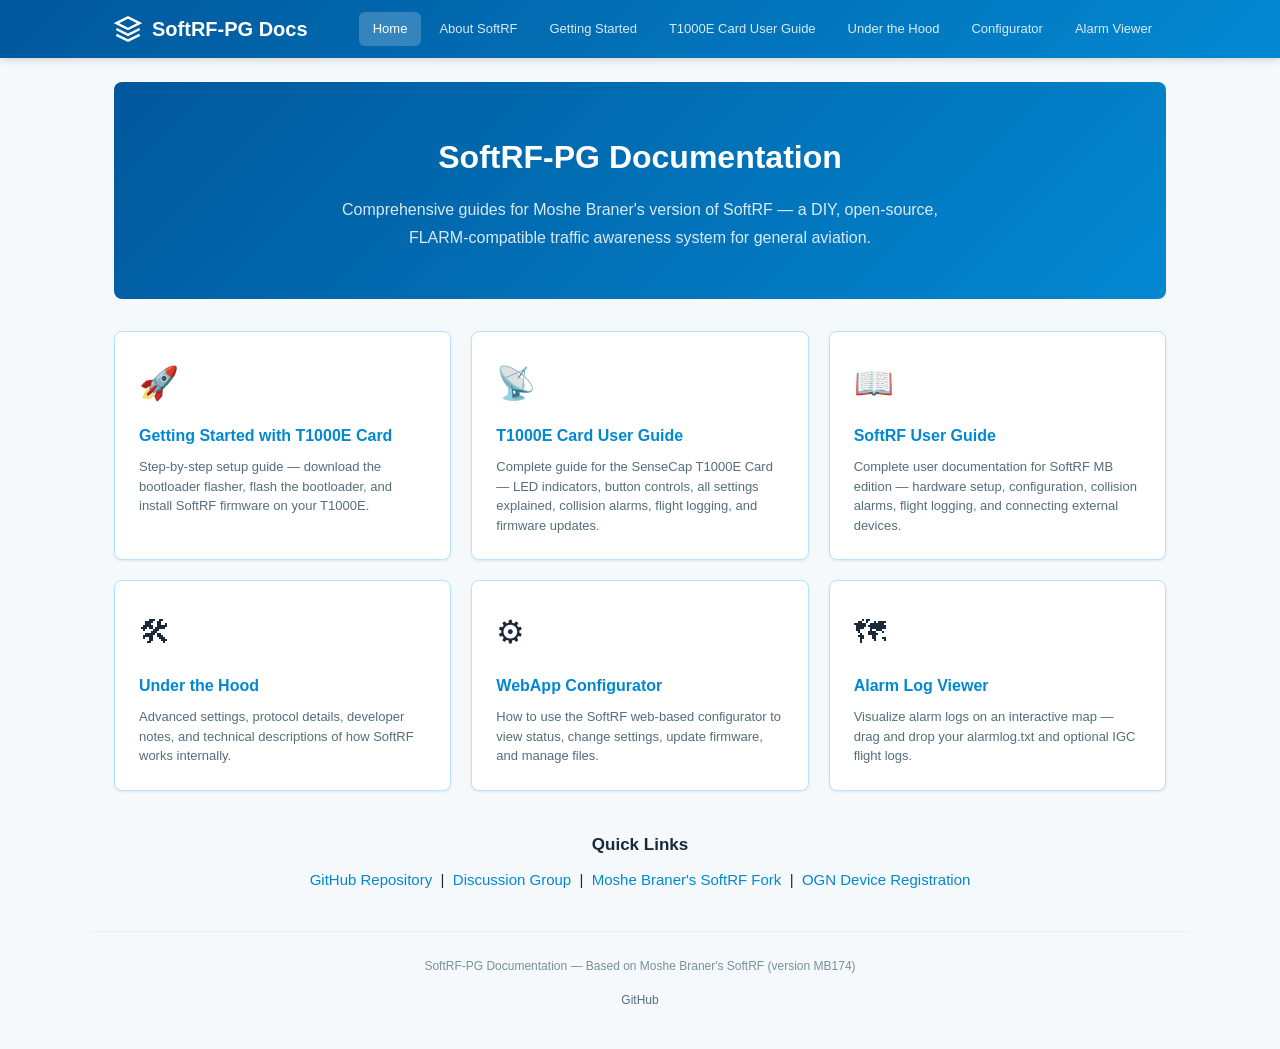
==== docs/index.html @ 673c3419 "Updated docs" ====
<!DOCTYPE html>
<html lang="en">
<head>
<meta charset="UTF-8">
<meta name="viewport" content="width=device-width, initial-scale=1.0">
<title>SoftRF-PG Documentation</title>
<link rel="stylesheet" href="css/style.css">
</head>
<body>

<header class="site-header">
  <div class="header-inner">
    <a href="index.html" class="site-title">
      <svg viewBox="0 0 24 24" fill="none" stroke="currentColor" stroke-width="2"><path d="M12 2L2 7l10 5 10-5-10-5z"/><path d="M2 17l10 5 10-5"/><path d="M2 12l10 5 10-5"/></svg>
      SoftRF-PG Docs
    </a>
    <button class="menu-toggle" aria-label="Toggle menu">&#9776;</button>
    <nav class="top-nav">
      <a href="index.html" class="active">Home</a>
      <a href="about.html">About SoftRF</a>
      <a href="getting-started.html">Getting Started</a>
      <a href="t1000e.html">T1000E Card User Guide</a>
      <a href="under-the-hood.html">Under the Hood</a>
      <a href="configurator.html">Configurator</a>
      <a href="alarm-viewer.html">Alarm Viewer</a>
    </nav>
  </div>
</header>

<div class="page-layout" style="display:block; max-width: var(--max-width); margin: 0 auto; padding: 24px;">

  <div class="hero">
    <h1>SoftRF-PG Documentation</h1>
    <p>Comprehensive guides for Moshe Braner's version of SoftRF &mdash; a DIY, open-source, FLARM-compatible traffic awareness system for general aviation.</p>
  </div>

  <div class="cards-grid">

    <a href="getting-started.html" class="card-link">
      <div class="card-icon">&#128640;</div>
      <h3>Getting Started with T1000E Card</h3>
      <p>Step-by-step setup guide &mdash; download the bootloader flasher, flash the bootloader, and install SoftRF firmware on your T1000E.</p>
    </a>

    <a href="t1000e.html" class="card-link">
      <div class="card-icon">&#128225;</div>
      <h3>T1000E Card User Guide</h3>
      <p>Complete guide for the SenseCap T1000E Card &mdash; LED indicators, button controls, all settings explained, collision alarms, flight logging, and firmware updates.</p>
    </a>

    <a href="user-guide.html" class="card-link">
      <div class="card-icon">&#128214;</div>
      <h3>SoftRF User Guide</h3>
      <p>Complete user documentation for SoftRF MB edition &mdash; hardware setup, configuration, collision alarms, flight logging, and connecting external devices.</p>
    </a>

    <a href="under-the-hood.html" class="card-link">
      <div class="card-icon">&#128736;</div>
      <h3>Under the Hood</h3>
      <p>Advanced settings, protocol details, developer notes, and technical descriptions of how SoftRF works internally.</p>
    </a>

    <a href="configurator.html" class="card-link">
      <div class="card-icon">&#9881;</div>
      <h3>WebApp Configurator</h3>
      <p>How to use the SoftRF web-based configurator to view status, change settings, update firmware, and manage files.</p>
    </a>

    <a href="alarm-viewer.html" class="card-link">
      <div class="card-icon">&#128506;</div>
      <h3>Alarm Log Viewer</h3>
      <p>Visualize alarm logs on an interactive map &mdash; drag and drop your alarmlog.txt and optional IGC flight logs.</p>
    </a>

  </div>

  <div style="margin-top: 40px; text-align: center;">
    <h3 style="margin-top:0;">Quick Links</h3>
    <p>
      <a href="https://github.com/slash-bit/SoftRF-PG">GitHub Repository</a> &nbsp;|&nbsp;
      <a href="https://groups.google.com/g/softrf_community">Discussion Group</a> &nbsp;|&nbsp;
      <a href="https://github.com/moshe-braner/SoftRF">Moshe Braner's SoftRF Fork</a> &nbsp;|&nbsp;
      <a href="https://ddb.glidernet.org/">OGN Device Registration</a>
    </p>
  </div>

</div>

<footer class="site-footer">
  <p>SoftRF-PG Documentation &mdash; Based on Moshe Braner's SoftRF (version MB174)</p>
  <p><a href="https://github.com/slash-bit/SoftRF-PG">GitHub</a></p>
</footer>

<script src="js/main.js"></script>
</body>
</html>
---- docs/css/style.css ----
/* SoftRF-PG Documentation - Sky Blue Theme */
:root {
  --primary: #0288d1;
  --primary-light: #4fc3f7;
  --primary-dark: #01579b;
  --primary-bg: #e1f5fe;
  --accent: #0277bd;
  --bg: #f5f9fc;
  --bg-card: #ffffff;
  --text: #1a2a3a;
  --text-secondary: #546e7a;
  --text-light: #78909c;
  --border: #b3e5fc;
  --border-light: #e0f2f7;
  --header-bg: #01579b;
  --header-text: #ffffff;
  --nav-bg: #ffffff;
  --nav-hover: #e1f5fe;
  --nav-active: #0288d1;
  --code-bg: #eceff1;
  --code-border: #cfd8dc;
  --shadow: 0 1px 3px rgba(0,0,0,0.08);
  --shadow-lg: 0 4px 12px rgba(0,0,0,0.1);
  --radius: 8px;
  --max-width: 1100px;
  --sidebar-width: 260px;
}

* { margin: 0; padding: 0; box-sizing: border-box; }

html { scroll-behavior: smooth; }

body {
  font-family: -apple-system, BlinkMacSystemFont, 'Segoe UI', Roboto, 'Helvetica Neue', Arial, sans-serif;
  background: var(--bg);
  color: var(--text);
  line-height: 1.7;
  font-size: 15px;
}

/* Header */
.site-header {
  background: linear-gradient(135deg, var(--header-bg), var(--primary));
  color: var(--header-text);
  padding: 0;
  position: sticky;
  top: 0;
  z-index: 100;
  box-shadow: 0 2px 8px rgba(0,0,0,0.15);
}

.header-inner {
  max-width: var(--max-width);
  margin: 0 auto;
  display: flex;
  align-items: center;
  justify-content: space-between;
  padding: 12px 24px;
}

.site-title {
  font-size: 20px;
  font-weight: 700;
  color: var(--header-text);
  text-decoration: none;
  display: flex;
  align-items: center;
  gap: 10px;
}

.site-title:hover { opacity: 0.9; }

.site-title svg {
  width: 28px;
  height: 28px;
}

/* Navigation */
.top-nav {
  display: flex;
  gap: 4px;
  flex-wrap: wrap;
}

.top-nav a {
  color: rgba(255,255,255,0.85);
  text-decoration: none;
  padding: 6px 14px;
  border-radius: 6px;
  font-size: 13px;
  font-weight: 500;
  transition: all 0.2s;
  white-space: nowrap;
}

.top-nav a:hover {
  background: rgba(255,255,255,0.15);
  color: #fff;
}

.top-nav a.active {
  background: rgba(255,255,255,0.2);
  color: #fff;
}

/* Mobile menu toggle */
.menu-toggle {
  display: none;
  background: none;
  border: none;
  color: white;
  font-size: 24px;
  cursor: pointer;
  padding: 4px 8px;
}

/* Layout */
.page-layout {
  max-width: var(--max-width);
  margin: 0 auto;
  display: flex;
  gap: 24px;
  padding: 24px;
  min-height: calc(100vh - 120px);
}

/* Sidebar / Table of Contents */
.sidebar {
  width: var(--sidebar-width);
  flex-shrink: 0;
}

.sidebar-inner {
  position: sticky;
  top: 72px;
  background: var(--bg-card);
  border-radius: var(--radius);
  box-shadow: var(--shadow);
  padding: 16px 0;
  max-height: calc(100vh - 96px);
  overflow-y: auto;
}

.sidebar-title {
  font-size: 11px;
  font-weight: 700;
  text-transform: uppercase;
  letter-spacing: 1px;
  color: var(--text-light);
  padding: 8px 20px;
  margin-bottom: 4px;
}

.sidebar-nav a {
  display: block;
  padding: 6px 20px;
  color: var(--text-secondary);
  text-decoration: none;
  font-size: 13px;
  line-height: 1.5;
  border-left: 3px solid transparent;
  transition: all 0.15s;
}

.sidebar-nav a:hover {
  color: var(--primary);
  background: var(--nav-hover);
  border-left-color: var(--primary-light);
}

.sidebar-nav a.active {
  color: var(--primary);
  border-left-color: var(--primary);
  font-weight: 600;
  background: var(--primary-bg);
}

.sidebar-nav a.indent {
  padding-left: 32px;
  font-size: 12px;
}

/* Main content */
.main-content {
  flex: 1;
  min-width: 0;
}

.content-card {
  background: var(--bg-card);
  border-radius: var(--radius);
  box-shadow: var(--shadow);
  padding: 32px 40px;
}

/* Typography */
h1 {
  font-size: 28px;
  font-weight: 700;
  color: var(--primary-dark);
  margin-bottom: 8px;
  padding-bottom: 12px;
  border-bottom: 2px solid var(--border);
}

h2 {
  font-size: 22px;
  font-weight: 600;
  color: var(--primary-dark);
  margin-top: 36px;
  margin-bottom: 12px;
  padding-bottom: 8px;
  border-bottom: 1px solid var(--border-light);
}

h3 {
  font-size: 17px;
  font-weight: 600;
  color: var(--text);
  margin-top: 28px;
  margin-bottom: 8px;
}

h4 {
  font-size: 15px;
  font-weight: 600;
  color: var(--text-secondary);
  margin-top: 20px;
  margin-bottom: 6px;
}

p {
  margin-bottom: 14px;
}

a {
  color: var(--primary);
  text-decoration: none;
}

a:hover {
  text-decoration: underline;
}

ul, ol {
  margin: 10px 0 14px 24px;
}

li {
  margin-bottom: 6px;
}

/* Code */
code {
  background: var(--code-bg);
  padding: 2px 6px;
  border-radius: 4px;
  font-family: 'SFMono-Regular', Consolas, 'Liberation Mono', Menlo, monospace;
  font-size: 13px;
  color: #c62828;
}

pre {
  background: var(--code-bg);
  border: 1px solid var(--code-border);
  border-radius: var(--radius);
  padding: 16px 20px;
  overflow-x: auto;
  margin: 12px 0 16px;
  line-height: 1.5;
}

pre code {
  background: none;
  padding: 0;
  color: var(--text);
  font-size: 13px;
}

/* Tables */
table {
  width: 100%;
  border-collapse: collapse;
  margin: 12px 0 20px;
  font-size: 14px;
}

th {
  background: var(--primary-bg);
  color: var(--primary-dark);
  font-weight: 600;
  text-align: left;
  padding: 10px 14px;
  border: 1px solid var(--border);
}

td {
  padding: 8px 14px;
  border: 1px solid var(--border-light);
}

tr:nth-child(even) td {
  background: #fafcfe;
}

/* Info boxes */
.info-box {
  background: var(--primary-bg);
  border-left: 4px solid var(--primary);
  border-radius: 0 var(--radius) var(--radius) 0;
  padding: 14px 18px;
  margin: 16px 0;
  font-size: 14px;
}

.info-box.warning {
  background: #fff3e0;
  border-left-color: #f57c00;
}

.info-box.tip {
  background: #e8f5e9;
  border-left-color: #43a047;
}

.info-box strong {
  display: block;
  margin-bottom: 4px;
}

/* Cards grid for index page */
.cards-grid {
  display: grid;
  grid-template-columns: repeat(auto-fill, minmax(280px, 1fr));
  gap: 20px;
  margin-top: 24px;
}

.card-link {
  display: block;
  background: var(--bg-card);
  border: 1px solid var(--border);
  border-radius: var(--radius);
  padding: 24px;
  text-decoration: none;
  color: var(--text);
  transition: all 0.2s;
  box-shadow: var(--shadow);
}

.card-link:hover {
  text-decoration: none;
  border-color: var(--primary);
  box-shadow: var(--shadow-lg);
  transform: translateY(-2px);
}

.card-link h3 {
  color: var(--primary);
  margin: 0 0 8px;
  font-size: 16px;
}

.card-link p {
  color: var(--text-secondary);
  font-size: 13px;
  margin: 0;
  line-height: 1.5;
}

.card-icon {
  font-size: 32px;
  margin-bottom: 12px;
}

/* Hero section for index */
.hero {
  background: linear-gradient(135deg, var(--header-bg), var(--primary));
  color: white;
  padding: 48px 40px;
  border-radius: var(--radius);
  margin-bottom: 32px;
  text-align: center;
}

.hero h1 {
  color: white;
  border: none;
  font-size: 32px;
  margin-bottom: 12px;
  padding: 0;
}

.hero p {
  color: rgba(255,255,255,0.85);
  font-size: 16px;
  max-width: 600px;
  margin: 0 auto;
}

/* Footer */
.site-footer {
  max-width: var(--max-width);
  margin: 0 auto;
  padding: 24px;
  text-align: center;
  font-size: 12px;
  color: var(--text-light);
  border-top: 1px solid var(--border-light);
}

.site-footer a {
  color: var(--text-secondary);
}

/* Back to top */
.back-to-top {
  position: fixed;
  bottom: 24px;
  right: 24px;
  background: var(--primary);
  color: white;
  width: 40px;
  height: 40px;
  border-radius: 50%;
  display: flex;
  align-items: center;
  justify-content: center;
  text-decoration: none;
  box-shadow: var(--shadow-lg);
  opacity: 0;
  transition: opacity 0.3s;
  font-size: 18px;
}

.back-to-top.visible { opacity: 1; }
.back-to-top:hover { background: var(--primary-dark); text-decoration: none; }

/* Responsive */
@media (max-width: 900px) {
  .sidebar { display: none; }
  .page-layout { padding: 16px; }
  .content-card { padding: 20px 24px; }
  h1 { font-size: 24px; }
  h2 { font-size: 19px; }

  .menu-toggle { display: block; }

  .top-nav {
    display: none;
    position: absolute;
    top: 100%;
    left: 0;
    right: 0;
    background: var(--header-bg);
    flex-direction: column;
    padding: 8px;
    box-shadow: 0 4px 12px rgba(0,0,0,0.2);
  }

  .top-nav.open { display: flex; }

  .top-nav a {
    padding: 10px 16px;
    border-radius: 4px;
  }

  .hero { padding: 32px 20px; }
  .hero h1 { font-size: 24px; }
}

@media (max-width: 600px) {
  .cards-grid { grid-template-columns: 1fr; }
  .header-inner { padding: 10px 16px; }
  .site-title { font-size: 16px; }
}

/* Compatibility matrix check/cross cells */
td.check { text-align: center; color: #2e7d32; font-size: 1.1em; font-weight: bold; }
td.cross  { text-align: center; color: #c62828; font-size: 1.1em; }

/* Print */
@media print {
  .site-header, .sidebar, .site-footer, .back-to-top { display: none; }
  .page-layout { display: block; padding: 0; }
  .content-card { box-shadow: none; padding: 0; }
}
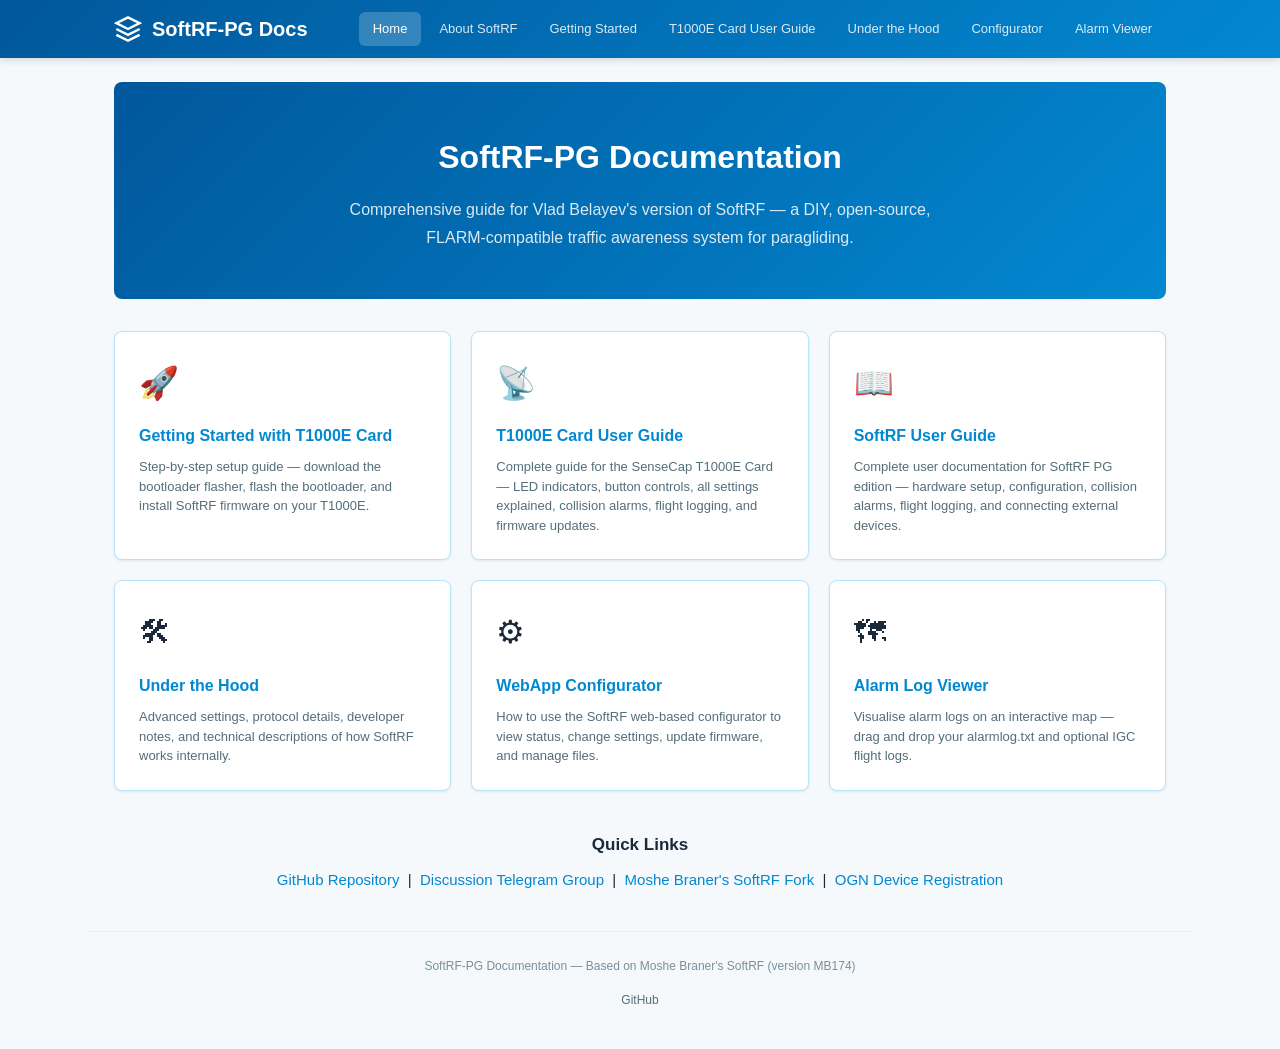
==== commit e42e1121: "Updated pages and loaded binaries" ====
--- a/docs/index.html
+++ b/docs/index.html
@@ -31,7 +31,7 @@
 
   <div class="hero">
     <h1>SoftRF-PG Documentation</h1>
-    <p>Comprehensive guides for Moshe Braner's version of SoftRF &mdash; a DIY, open-source, FLARM-compatible traffic awareness system for general aviation.</p>
+    <p>Comprehensive guide for Vlad Belayev's version of SoftRF &mdash; a DIY, open-source, FLARM-compatible traffic awareness system for paragliding.</p>
   </div>
 
   <div class="cards-grid">
@@ -51,7 +51,7 @@
     <a href="user-guide.html" class="card-link">
       <div class="card-icon">&#128214;</div>
       <h3>SoftRF User Guide</h3>
-      <p>Complete user documentation for SoftRF MB edition &mdash; hardware setup, configuration, collision alarms, flight logging, and connecting external devices.</p>
+      <p>Complete user documentation for SoftRF PG edition &mdash; hardware setup, configuration, collision alarms, flight logging, and connecting external devices.</p>
     </a>
 
     <a href="under-the-hood.html" class="card-link">
@@ -69,7 +69,7 @@
     <a href="alarm-viewer.html" class="card-link">
       <div class="card-icon">&#128506;</div>
       <h3>Alarm Log Viewer</h3>
-      <p>Visualize alarm logs on an interactive map &mdash; drag and drop your alarmlog.txt and optional IGC flight logs.</p>
+      <p>Visualise alarm logs on an interactive map &mdash; drag and drop your alarmlog.txt and optional IGC flight logs.</p>
     </a>
 
   </div>
@@ -78,7 +78,7 @@
     <h3 style="margin-top:0;">Quick Links</h3>
     <p>
       <a href="https://github.com/slash-bit/SoftRF-PG">GitHub Repository</a> &nbsp;|&nbsp;
-      <a href="https://groups.google.com/g/softrf_community">Discussion Group</a> &nbsp;|&nbsp;
+      <a href="https://t.me/+OUWkJM1gCm9lNzQ8">Discussion Telegram  Group</a> &nbsp;|&nbsp;
       <a href="https://github.com/moshe-braner/SoftRF">Moshe Braner's SoftRF Fork</a> &nbsp;|&nbsp;
       <a href="https://ddb.glidernet.org/">OGN Device Registration</a>
     </p>
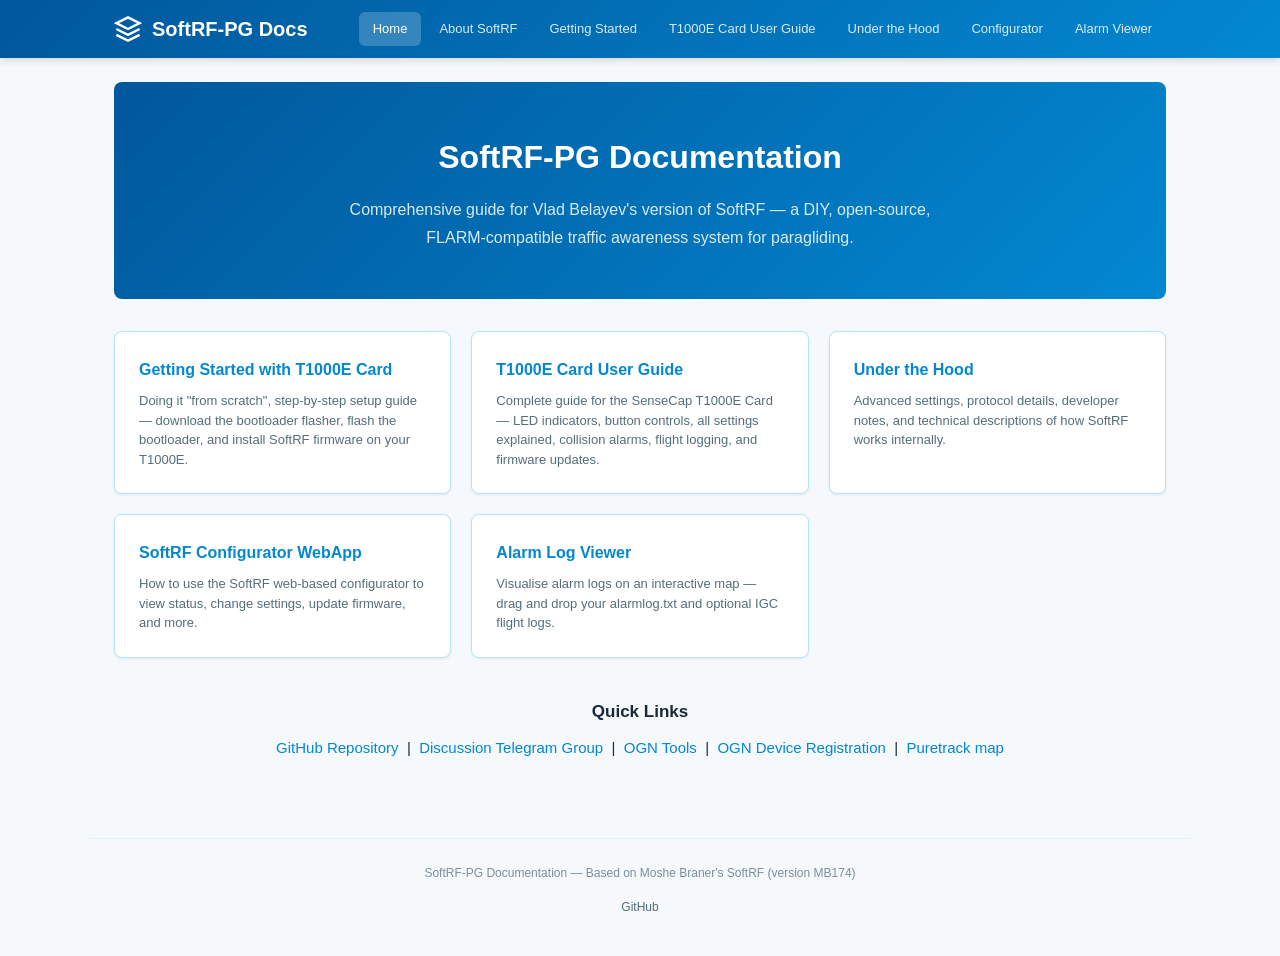
==== commit b63bdd7a: "Updated pages" ====
--- a/docs/index.html
+++ b/docs/index.html
@@ -19,7 +19,7 @@
       <a href="index.html" class="active">Home</a>
       <a href="about.html">About SoftRF</a>
       <a href="getting-started.html">Getting Started</a>
-      <a href="t1000e.html">T1000E Card User Guide</a>
+      <a href="user-guide.html">T1000E Card User Guide</a>
       <a href="under-the-hood.html">Under the Hood</a>
       <a href="configurator.html">Configurator</a>
       <a href="alarm-viewer.html">Alarm Viewer</a>
@@ -37,37 +37,26 @@
   <div class="cards-grid">
 
     <a href="getting-started.html" class="card-link">
-      <div class="card-icon">&#128640;</div>
       <h3>Getting Started with T1000E Card</h3>
-      <p>Step-by-step setup guide &mdash; download the bootloader flasher, flash the bootloader, and install SoftRF firmware on your T1000E.</p>
+      <p>Doing it "from scratch", step-by-step setup guide &mdash; download the bootloader flasher, flash the bootloader, and install SoftRF firmware on your T1000E.</p>
     </a>
 
-    <a href="t1000e.html" class="card-link">
-      <div class="card-icon">&#128225;</div>
+    <a href="user-guide.html" class="card-link">
       <h3>T1000E Card User Guide</h3>
       <p>Complete guide for the SenseCap T1000E Card &mdash; LED indicators, button controls, all settings explained, collision alarms, flight logging, and firmware updates.</p>
     </a>
 
-    <a href="user-guide.html" class="card-link">
-      <div class="card-icon">&#128214;</div>
-      <h3>SoftRF User Guide</h3>
-      <p>Complete user documentation for SoftRF PG edition &mdash; hardware setup, configuration, collision alarms, flight logging, and connecting external devices.</p>
-    </a>
-
     <a href="under-the-hood.html" class="card-link">
-      <div class="card-icon">&#128736;</div>
       <h3>Under the Hood</h3>
       <p>Advanced settings, protocol details, developer notes, and technical descriptions of how SoftRF works internally.</p>
     </a>
 
     <a href="configurator.html" class="card-link">
-      <div class="card-icon">&#9881;</div>
-      <h3>WebApp Configurator</h3>
-      <p>How to use the SoftRF web-based configurator to view status, change settings, update firmware, and manage files.</p>
+      <h3>SoftRF Configurator WebApp</h3>
+      <p>How to use the SoftRF web-based configurator to view status, change settings, update firmware, and more.</p>
     </a>
 
     <a href="alarm-viewer.html" class="card-link">
-      <div class="card-icon">&#128506;</div>
       <h3>Alarm Log Viewer</h3>
       <p>Visualise alarm logs on an interactive map &mdash; drag and drop your alarmlog.txt and optional IGC flight logs.</p>
     </a>
@@ -77,10 +66,11 @@
   <div style="margin-top: 40px; text-align: center;">
     <h3 style="margin-top:0;">Quick Links</h3>
     <p>
-      <a href="https://github.com/slash-bit/SoftRF-PG">GitHub Repository</a> &nbsp;|&nbsp;
+      <a href="https://github.com/slash-bit/SoftRF-T1000">GitHub Repository</a> &nbsp;|&nbsp;
       <a href="https://t.me/+OUWkJM1gCm9lNzQ8">Discussion Telegram  Group</a> &nbsp;|&nbsp;
-      <a href="https://github.com/moshe-braner/SoftRF">Moshe Braner's SoftRF Fork</a> &nbsp;|&nbsp;
-      <a href="https://ddb.glidernet.org/">OGN Device Registration</a>
+      <a href="https://ogn.helioho.st/ogn_tools/">OGN Tools</a> &nbsp;|&nbsp;
+      <a href="https://ddb.glidernet.org/">OGN Device Registration</a> &nbsp;|&nbsp;
+      <a href="https://puretrack.io/">Puretrack map</a>
     </p>
   </div>
 
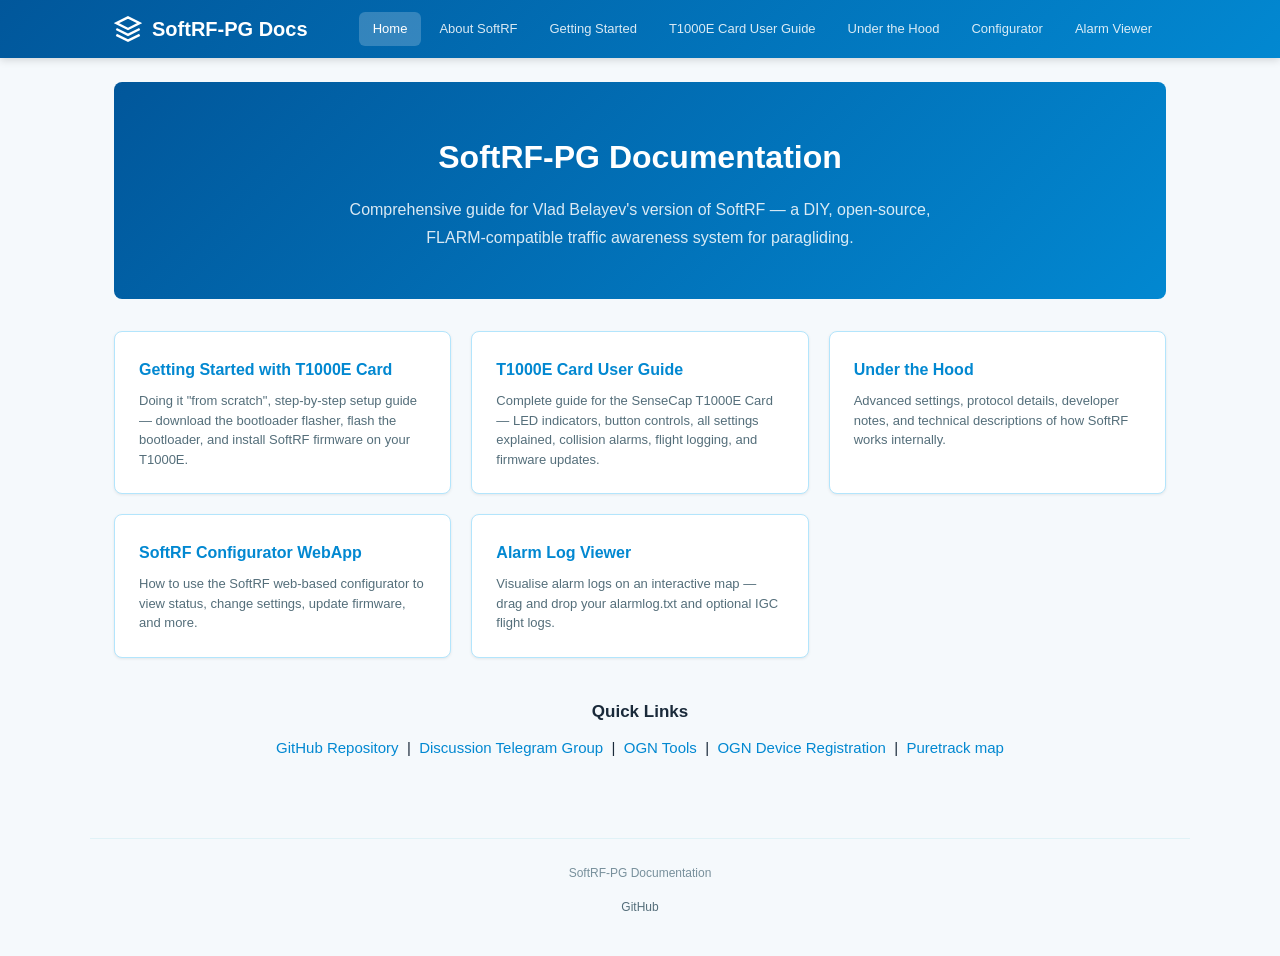
==== commit 67009167: "Pages updates" ====
--- a/docs/index.html
+++ b/docs/index.html
@@ -68,7 +68,7 @@
     <p>
       <a href="https://github.com/slash-bit/SoftRF-T1000">GitHub Repository</a> &nbsp;|&nbsp;
       <a href="https://t.me/+OUWkJM1gCm9lNzQ8">Discussion Telegram  Group</a> &nbsp;|&nbsp;
-      <a href="https://ogn.helioho.st/ogn_tools/">OGN Tools</a> &nbsp;|&nbsp;
+      <a href="https://airspacearound.me.uk/ogn_tools/">OGN Tools</a> &nbsp;|&nbsp;
       <a href="https://ddb.glidernet.org/">OGN Device Registration</a> &nbsp;|&nbsp;
       <a href="https://puretrack.io/">Puretrack map</a>
     </p>
@@ -77,8 +77,8 @@
 </div>
 
 <footer class="site-footer">
-  <p>SoftRF-PG Documentation &mdash; Based on Moshe Braner's SoftRF (version MB174)</p>
-  <p><a href="https://github.com/slash-bit/SoftRF-PG">GitHub</a></p>
+  <p>SoftRF-PG Documentation</p>
+  <p><a href="https://github.com/slash-bit/T1000">GitHub</a></p>
 </footer>
 
 <script src="js/main.js"></script>
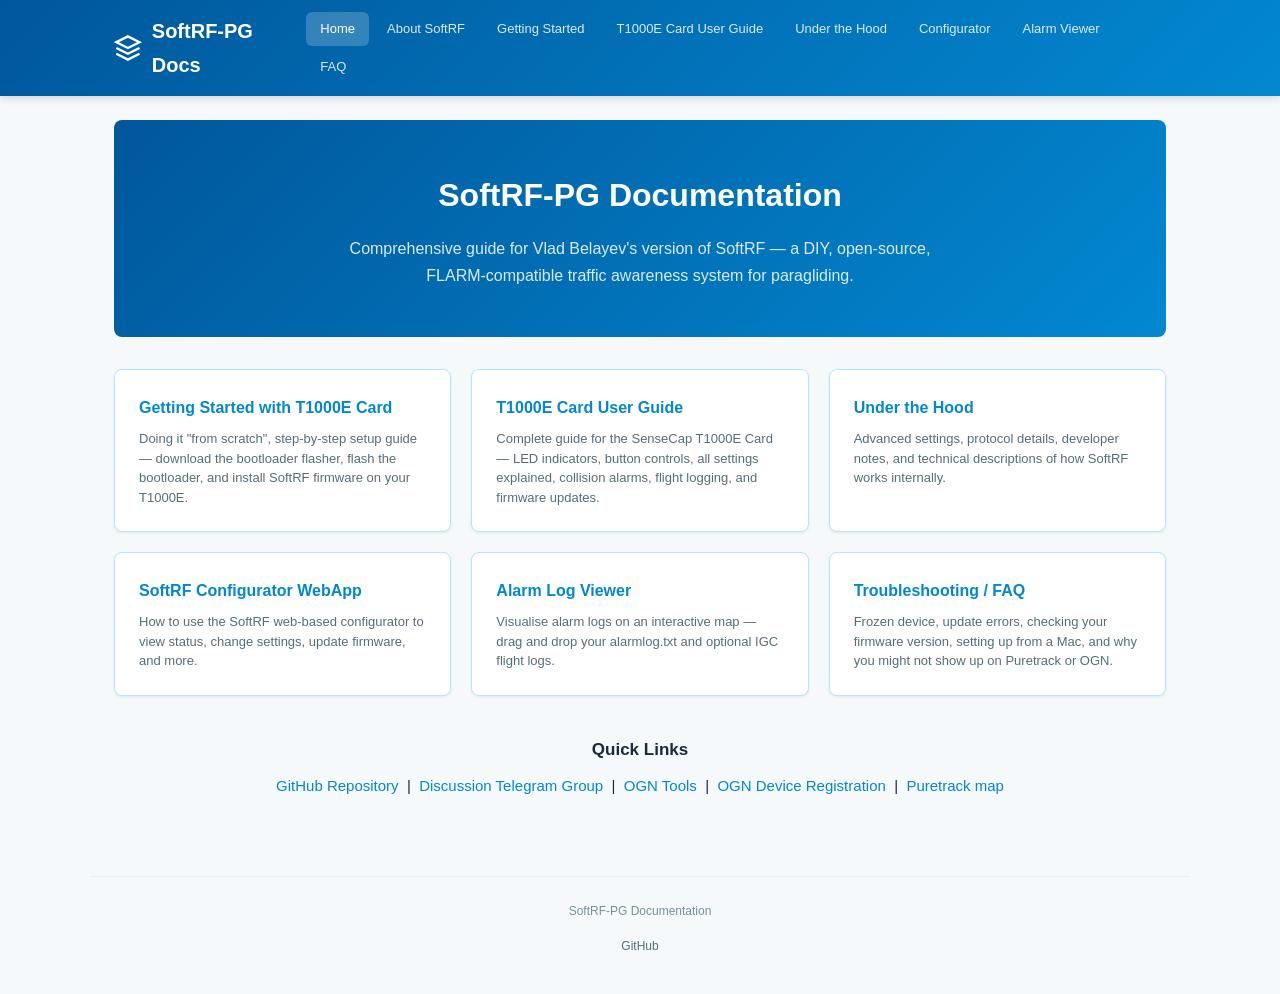
==== commit 12ed9768: "Added FAQ and more updates to user-guide" ====
--- a/docs/index.html
+++ b/docs/index.html
@@ -23,6 +23,7 @@
       <a href="under-the-hood.html">Under the Hood</a>
       <a href="configurator.html">Configurator</a>
       <a href="alarm-viewer.html">Alarm Viewer</a>
+      <a href="faq.html">FAQ</a>
     </nav>
   </div>
 </header>
@@ -61,6 +62,11 @@
       <p>Visualise alarm logs on an interactive map &mdash; drag and drop your alarmlog.txt and optional IGC flight logs.</p>
     </a>
 
+    <a href="faq.html" class="card-link">
+      <h3>Troubleshooting / FAQ</h3>
+      <p>Frozen device, update errors, checking your firmware version, setting up from a Mac, and why you might not show up on Puretrack or OGN.</p>
+    </a>
+
   </div>
 
   <div style="margin-top: 40px; text-align: center;">
